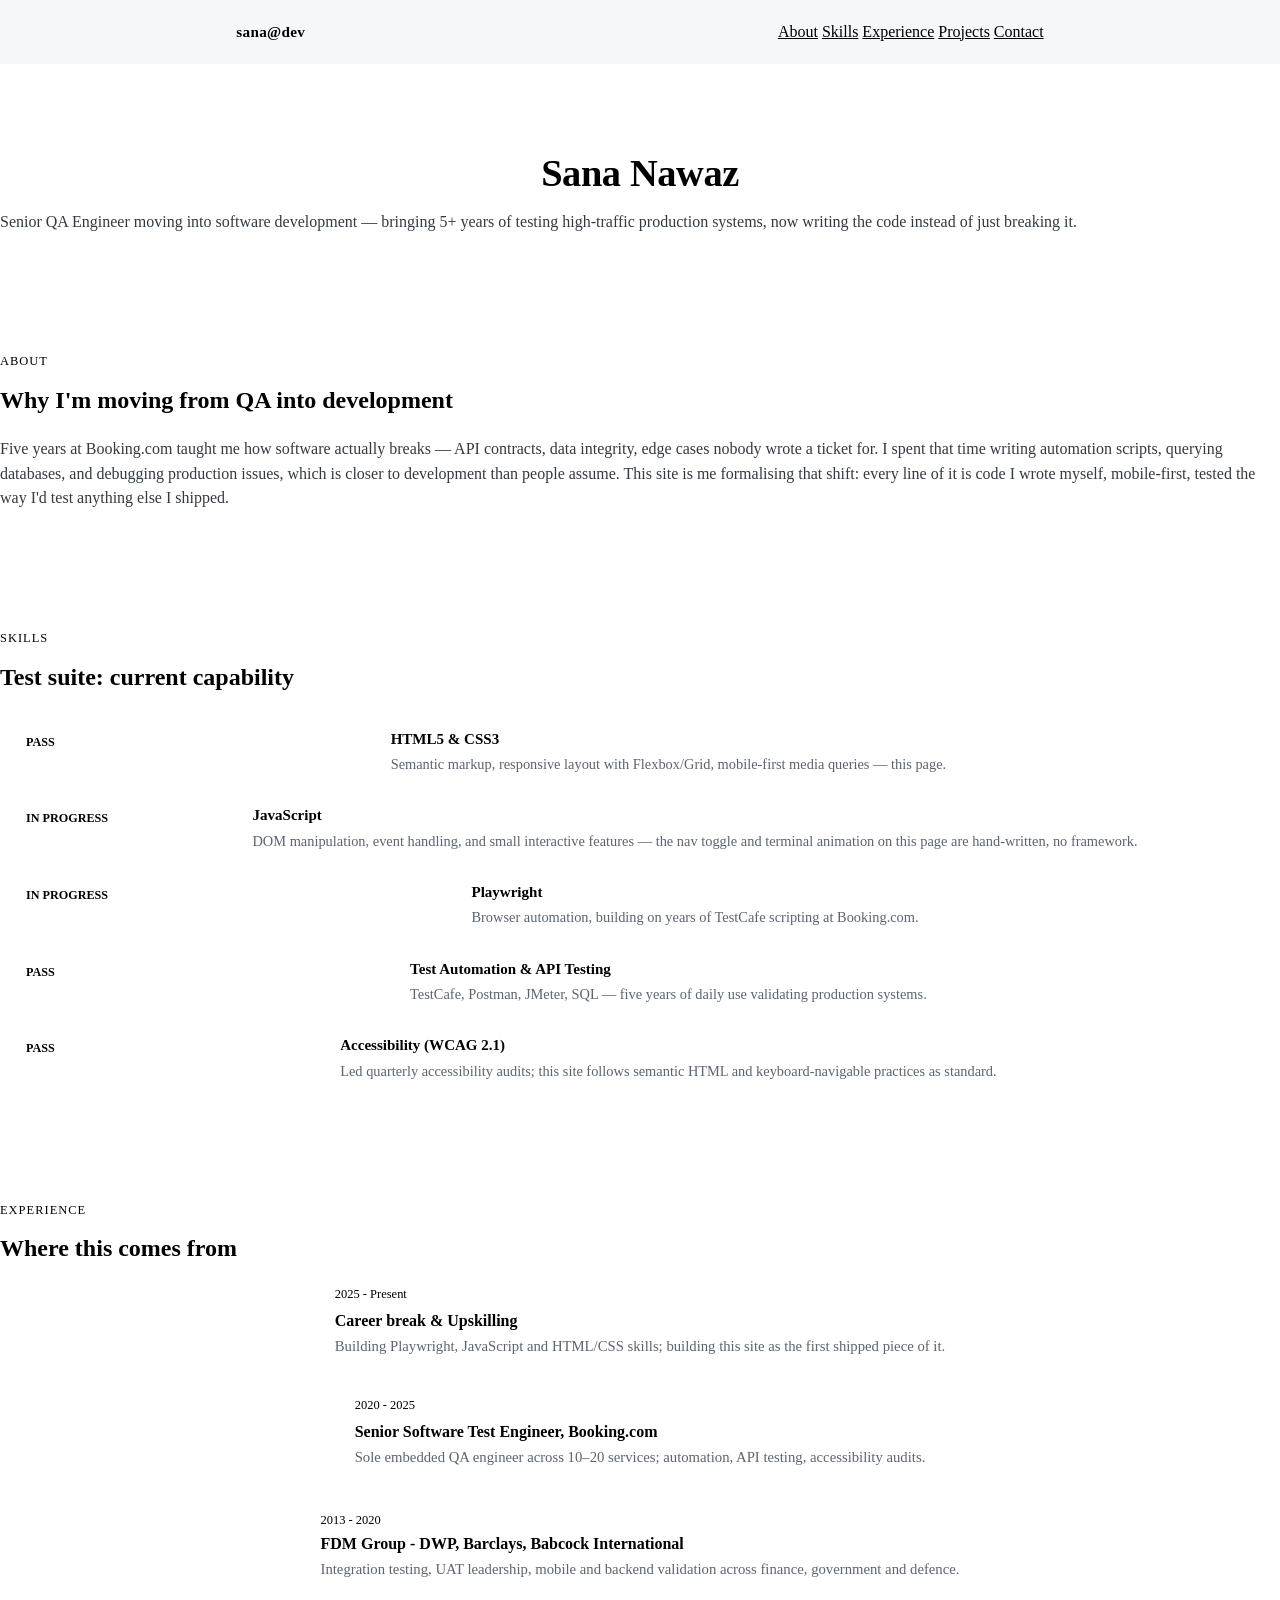
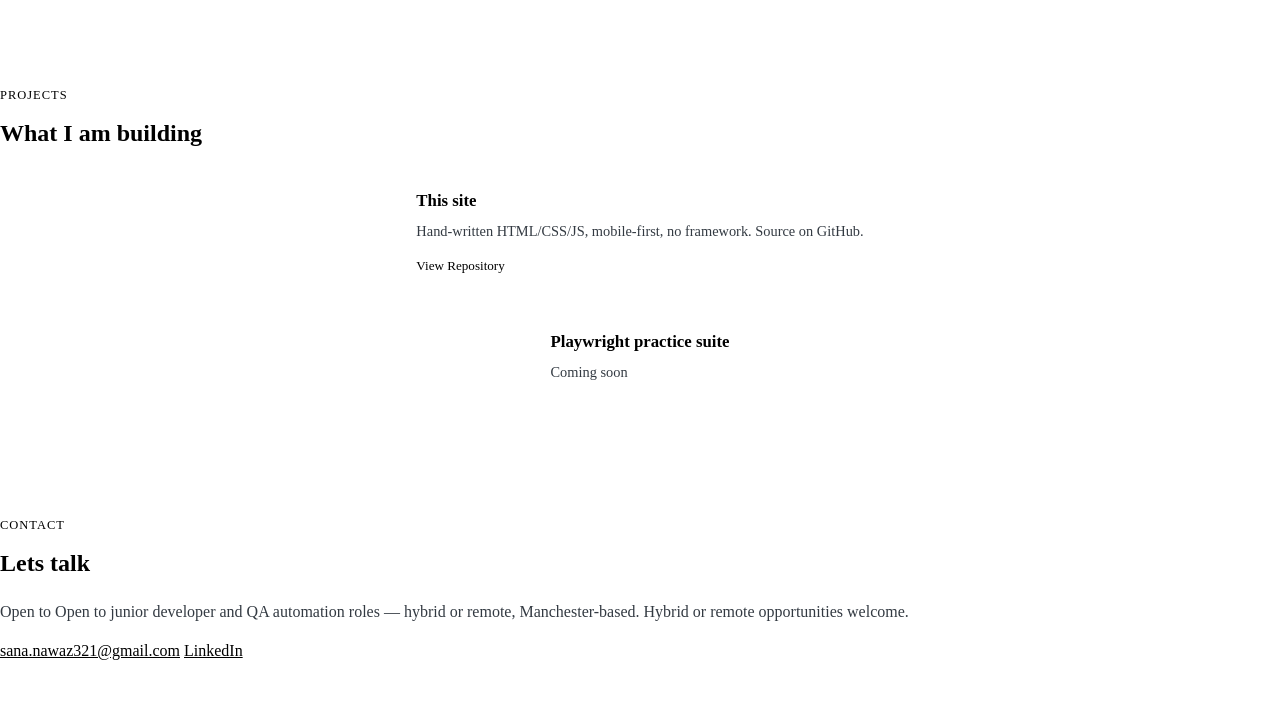
==== index.html @ a1c1c771 "Add CSS to Skills, experience and projects" ====
<!DOCTYPE html>
<html lang="en">

<head>
    <meta charset="UTF-8">
    <meta name="viewport" content="width=device-width, initial-scale=1.0">
    <title> Sana Nawaz — QA Engineer, Building Toward Development </title>
    <meta name="description"
        content="Sana Nawaz — Senior QA Engineer transitioning into software development. Automation, testing, and JavaScript.">
    <link rel="icon" type="image/x-icon" href="favicon.ico">
    <link rel="stylesheet" href="stylesheet.css">
</head>

<body>

    <header>
        <nav class="wrap" aria-label="Main navigation">
            <div class="brand">sana<span>@</span>dev</div>
            <div>
                <a href="#about">About</a>
                <a href="#skills">Skills</a>
                <a href="#experience">Experience</a>
                <a href="#projects">Projects</a>
                <a href="#contact">Contact</a>
            </div>
            <button class="nav-toggle" id="navToggle" aria-expanded="false" aria-controls="mobileMenu"
                aria-label="Toggle menu">
                <span></span>
            </button>
        </nav>
        <div class="mobile-menu" id="mobileMenu">
            <a href="#about">About</a>
            <a href="#skills">Skills</a>
            <a href="#experience">Experience</a>
            <a href="#projects">Projects</a>
            <a href="#contact">Contact</a>
        </div>
    </header>

    <main>
        <section class="hero wrap">
            <h1>Sana Nawaz</h1>
            <p>Senior QA Engineer moving into software development — bringing 5+ years of testing high-traffic
                production systems, now writing the code instead of just breaking it.</p>
        </section>

        <section id="about" class="wrap">
            <p class="eyebrow">About</p>
            <h2>Why I'm moving from QA into development</h2>
            <p>Five years at Booking.com taught me how software actually breaks — API contracts, data integrity, edge
                cases nobody wrote a ticket for. I spent that time writing automation scripts, querying databases, and
                debugging production issues, which is closer to development than people assume. This site is me
                formalising that shift: every line of it is code I wrote myself, mobile-first, tested the way I'd test
                anything else I shipped.</p>
        </section>

        <section id="skills" class="wrap">
            <p class="eyebrow">Skills</p>
            <h2>Test suite: current capability</h2>
            <div class="suite">
                <div class="suite-row">
                    <span class="status pass">PASS</span>
                    <div class="desc"><strong>HTML5 &amp; CSS3</strong><span>Semantic markup, responsive layout with
                            Flexbox/Grid,
                            mobile-first media queries — this page.</span></div>
                </div>
                <div class="suite-row">
                    <span class="status progress">IN PROGRESS</span>
                    <div class="desc"><strong>JavaScript</strong><span>DOM manipulation, event handling, and small
                            interactive
                            features — the nav toggle and terminal animation on this page are hand-written, no
                            framework.</span></div>
                </div>
                <div class="suite-row">
                    <span class="status progress">IN PROGRESS</span>
                    <div class="desc"><strong>Playwright</strong><span>Browser automation, building on years of TestCafe
                            scripting at
                            Booking.com.</span></div>
                </div>
                <div class="suite-row">
                    <span class="status pass">PASS</span>
                    <div class="desc"><strong>Test Automation &amp; API Testing</strong><span>TestCafe, Postman, JMeter,
                            SQL — five
                            years of daily use validating production systems.</span></div>
                </div>
                <div class="suite-row">
                    <span class="status pass">PASS</span>
                    <div class="desc"><strong>Accessibility (WCAG 2.1)</strong><span>Led quarterly accessibility audits;
                            this site
                            follows semantic HTML and keyboard-navigable practices as standard.</span></div>
                </div>
            </div>
        </section>

        <section id="experience" class="wrap">
            <p class="eyebrow">Experience</p>
            <h2>Where this comes from</h2>
            <div class="timeline">
                <div class="tl-item">
                    <span class="tl-date"> 2025 - Present</span>
                    <div><span class="tl-role"> Career break &amp; Upskilling</span><br><span class="tl-desc">Building
                            Playwright, JavaScript and
                            HTML/CSS skills; building this site as the first shipped piece of it.</span></div>
                </div>
                <div class="tl-item">
                    <span class="tl-date">2020 - 2025</span>
                    <div><span class="tl-role">Senior Software Test Engineer, Booking.com</span><br><span
                            class="tl-desc">Sole embedded QA engineer
                            across 10–20 services; automation, API testing, accessibility audits.</span></div>
                </div>
                <div>
                    <span class="tl-date">2013 - 2020</span>
                    <div><span class="tl-role">FDM Group - DWP, Barclays, Babcock International</span><br><span
                            class="tl-desc">Integration testing, UAT
                            leadership, mobile and backend validation across finance, government and defence.</span>
                    </div>
                </div>
            </div>
        </section>

        <section id="projects" class="wrap">
            <p class="eyebrow">Projects</p>
            <h2>What I am building</h2>
            <div class="projects">
                <div class="card">
                    <h3>This site</h3>
                    <p>Hand-written HTML/CSS/JS, mobile-first, no framework. Source on GitHub.</p>
                    <a href="https://github.com/sanaanas/sana-cv" target="_blank">View Repository</a>
                </div>
                <div class="card">
                    <h3>Playwright practice suite</h3>
                    <p>Coming soon</p>
                </div>
            </div>
        </section>

        <section id="contact" class="wrap">
            <p class="eyebrow">Contact</p>
            <h2>Lets talk</h2>
            <p>Open to Open to junior developer and QA automation roles — hybrid or remote, Manchester-based. Hybrid or
                remote opportunities welcome.</p>
            <div>
                <a href="mailto:sana.nawaz321@gmail.com">sana.nawaz321@gmail.com</a>
                <a href="https://www.linkedin.com/in/sananawaz/">LinkedIn</a>
            </div>

        </section>
    </main>
</body>



</html>
---- stylesheet.css ----
body {
    margin: 0;
    background: var(--paper);
    color: var(--ink);
    font-family: var(--sans);
    line-height: 1.55;
    -webkit-font-smoothing: antialiased;
}



.hero h1 {
    font-family: var(--mono);
    font-size: clamp(1.6rem, 4.5vw, 2.4rem);
    margin: 28px 0 6px;
    letter-spacing: -0.01em;
}


div {
    margin: auto;
}

a {
    color: inherit;
}

h1 {
    font-family: verdana;
    text-align: center;
}

/* Navigation */

header {
    position: sticky;
    top: 0;
    z-index: 20;
    background: rgba(246, 247, 249, 0.92);
    backdrop-filter: blur(6px);
    border-bottom: 1px solid var(--line);
}

nav.wrap {
    display: flex;
    align-items: center;
    justify-content: space-between;
    height: 64px;
}

.brand {
    font-family: var(--mono);
    font-size: 0.95rem;
    font-weight: 600;
    letter-spacing: 0.02em;
}

.brand span {
    color: var(--pass);
}

.nav-links {
    display: none;
    gap: 28px;
    font-size: 0.92rem;
}

.nav-links a {
    text-decoration: none;
    color: var(--ink);
    opacity: 0.75;
    padding: 6px 2px;
    border-bottom: 2px solid transparent;
}

.nav-links a:hover,
.nav-links a:focus-visible {
    opacity: 1;
    border-bottom-color: var(--pass);
}

.nav-toggle {
    display: inline-flex;
    align-items: center;
    justify-content: center;
    width: 40px;
    height: 40px;
    background: none;
    border: 1px solid var(--line);
    border-radius: 8px;
    cursor: pointer;
}

.nav-toggle span,
.nav-toggle::before,
.nav-toggle::after {
    content: '';
    display: block;
    width: 18px;
    height: 2px;
    background: var(--ink);
    position: relative;
}

.nav-toggle {
    flex-direction: column;
    gap: 4px;
}

.mobile-menu {
    display: none;
    flex-direction: column;
    border-bottom: 1px solid var(--line);
    background: var(--paper);
}

.mobile-menu.open {
    display: flex;
}

.mobile-menu a {
    text-decoration: none;
    color: var(--ink);
    padding: 14px 24px;
    border-top: 1px solid var(--line);
    font-size: 0.95rem;
}

@media (min-width:720px) {
    .nav-links {
        display: flex;
    }

    .nav-toggle {
        display: none;
    }

    .mobile-menu {
        display: none !important;
    }
}

/*  Sections  */
section {
    padding: 52px 0;
    border-top: 1px solid var(--line);
}

.eyebrow {
    font-family: var(--mono);
    font-size: 0.78rem;
    text-transform: uppercase;
    letter-spacing: 0.08em;
    color: var(--pass);
    margin: 0 0 10px;
}

h2 {
    font-size: 1.5rem;
    margin: 0 0 18px;
}

p {
    margin: 0 0 14px;
    color: #333a42;
}

/* Skills as a test suite */
.suite {
    border: 1px solid var(--line);
    border-radius: 10px;
    overflow: hidden;
}

.suite-row {
    display: flex;
    align-items: flex-start;
    gap: 12px;
    padding: 14px 18px;
    border-top: 1px solid var(--line);
    font-size: 0.94rem;
}

.suite-row:first-child {
    border-top: none;
}

.status {
    font-family: var(--mono);
    font-size: 0.76rem;
    font-weight: 700;
    padding: 3px 8px;
    border-radius: 5px;
    flex-shrink: 0;
    margin-top: 2px;
}

.status.pass {
    color: var(--pass);
    background: var(--pass-bg);
}

.status.progress {
    color: var(--progress);
    background: var(--progress-bg);
}

.suite-row .desc strong {
    display: block;
    margin-bottom: 2px;
}

.suite-row .desc span {
    color: #5b6470;
    font-size: 0.9rem;
}

/* Experience timeline */
.timeline {
    display: flex;
    flex-direction: column;
    gap: 20px;
}

.tl-item {
    display: grid;
    grid-template-columns: 1fr;
    gap: 4px;
    padding-bottom: 18px;
    border-bottom: 1px dashed var(--line);
}

.tl-item:last-child {
    border-bottom: none;
    padding-bottom: 0;
}

.tl-date {
    font-family: var(--mono);
    font-size: 0.78rem;
    color: var(--pass);
}

.tl-role {
    font-weight: 600;
}

.tl-desc {
    color: #5b6470;
    font-size: 0.92rem;
}

/* Projects */
.projects {
    display: grid;
    gap: 16px;
    grid-template-columns: 1fr;
}

.card {
    border: 1px solid var(--line);
    border-radius: 10px;
    padding: 18px;
    background: var(--paper-dim);
}

.card h3 {
    margin: 0 0 6px;
    font-size: 1.05rem;
}

.card p {
    font-size: 0.9rem;
    margin: 0 0 10px;
}

.card a {
    font-family: var(--mono);
    font-size: 0.82rem;
    color: var(--pass);
    text-decoration: none;
}

.card a:hover {
    text-decoration: underline;
}
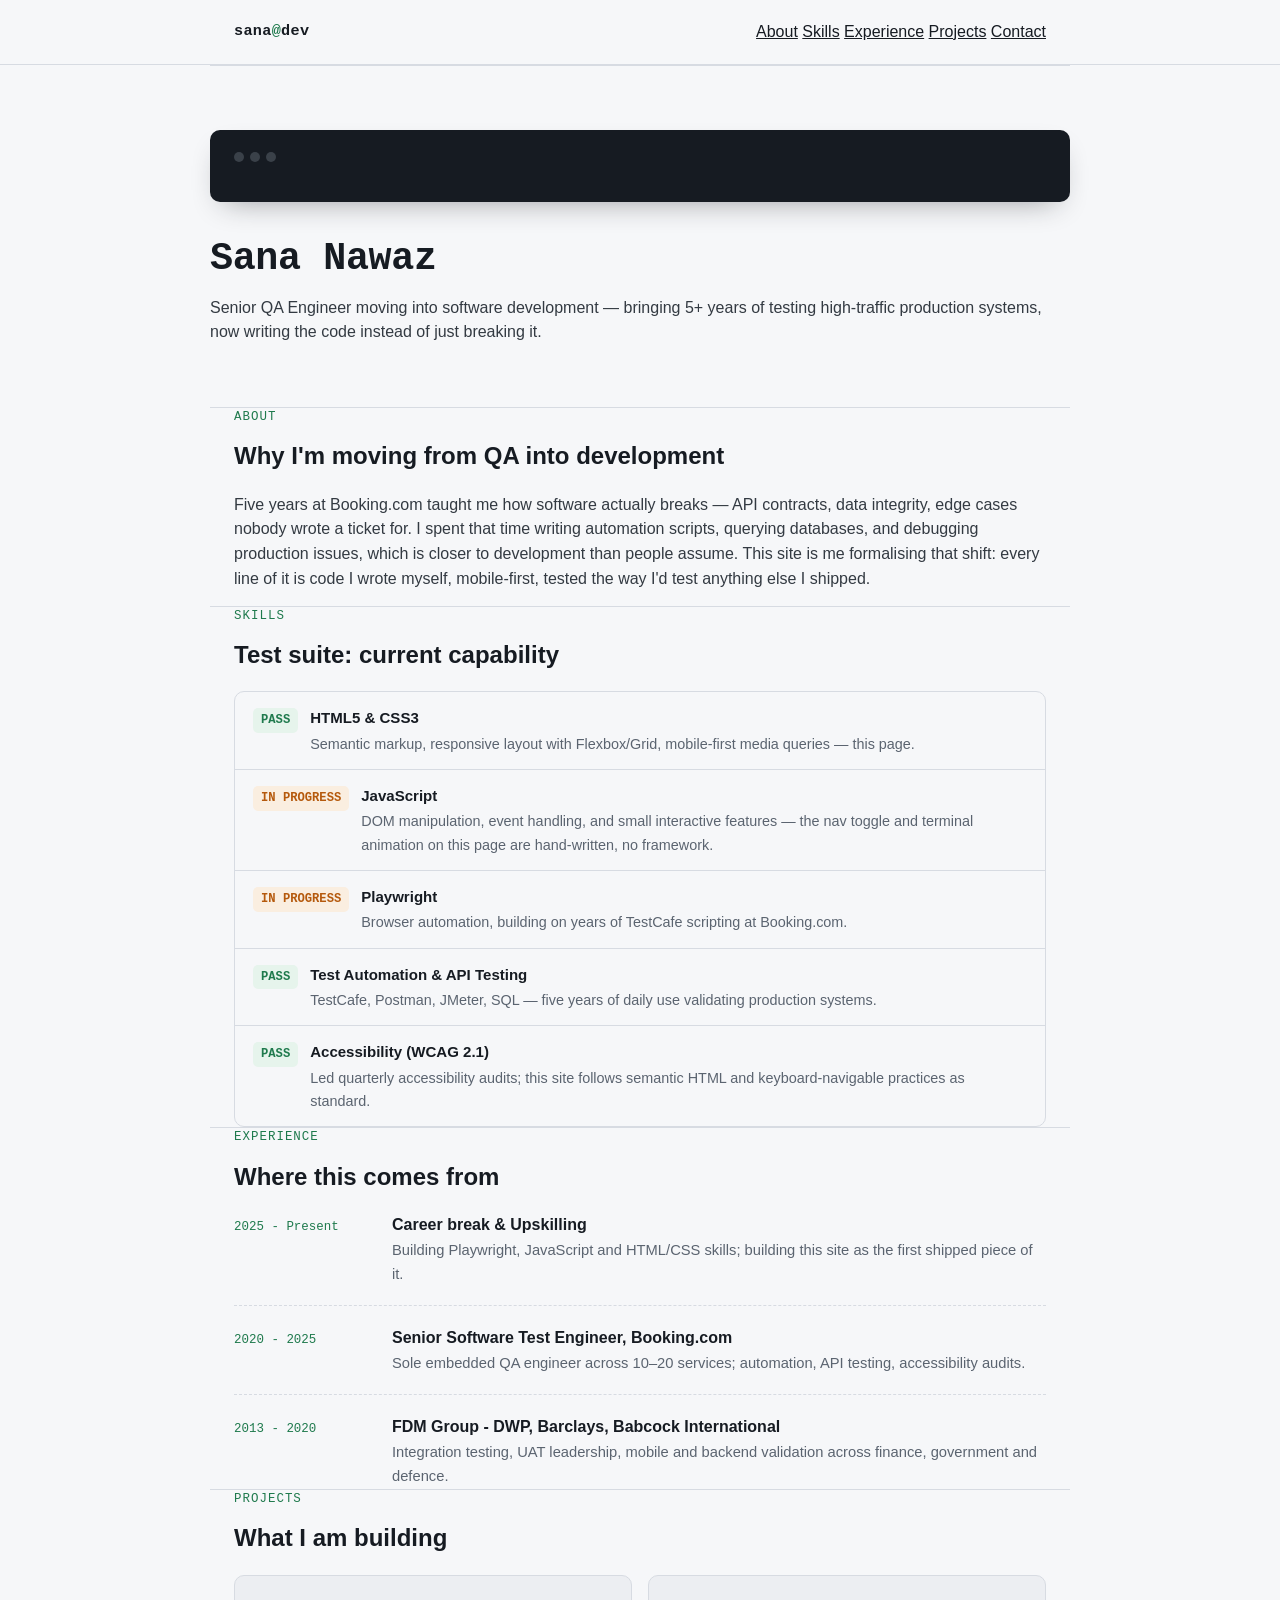
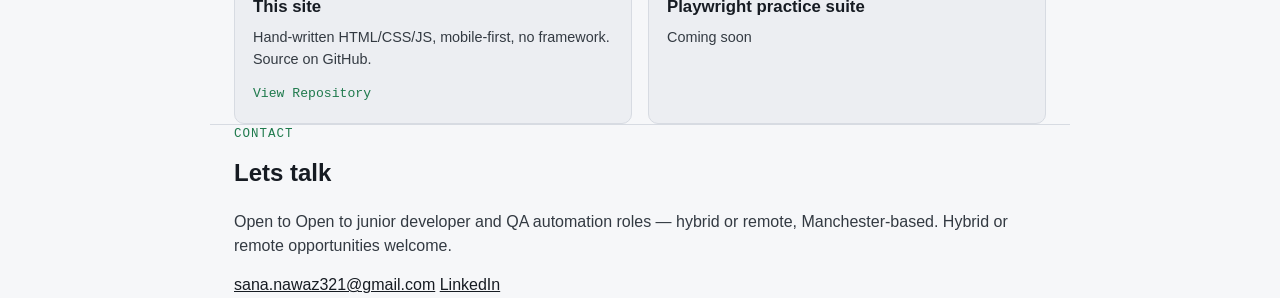
==== commit b291992b: "Complete CSS and JS" ====
--- a/index.html
+++ b/index.html
@@ -9,6 +9,7 @@
         content="Sana Nawaz — Senior QA Engineer transitioning into software development. Automation, testing, and JavaScript.">
     <link rel="icon" type="image/x-icon" href="favicon.ico">
     <link rel="stylesheet" href="stylesheet.css">
+    <link rel="script" href="script.js">
 </head>
 
 <body>
@@ -39,6 +40,13 @@
 
     <main>
         <section class="hero wrap">
+            <div class="terminal" role="img" aria-label="Terminal output showing a profile test suite: five years QA at Booking dot com, automation with Playwright and JavaScript in progress, accessibility WCAG two point one, API testing with Postman and SQL — all passed, status ready for development.">
+                <div class="terminal-bar" aria-hidden="true"><span></span><span></span><span></span></div>
+                <div id="typed-line"></div>
+                <div id="test-results"></div>
+            </div>
+
+
             <h1>Sana Nawaz</h1>
             <p>Senior QA Engineer moving into software development — bringing 5+ years of testing high-traffic
                 production systems, now writing the code instead of just breaking it.</p>
@@ -108,7 +116,7 @@
                             class="tl-desc">Sole embedded QA engineer
                             across 10–20 services; automation, API testing, accessibility audits.</span></div>
                 </div>
-                <div>
+                <div class="tl-item">
                     <span class="tl-date">2013 - 2020</span>
                     <div><span class="tl-role">FDM Group - DWP, Barclays, Babcock International</span><br><span
                             class="tl-desc">Integration testing, UAT
--- a/stylesheet.css
+++ b/stylesheet.css
@@ -1,3 +1,24 @@
+:root {
+    --ink: #161b22;
+    --paper: #f6f7f9;
+    --paper-dim: #eceef2;
+    --line: #d7dbe2;
+    --pass: #1f7a4d;
+    --pass-bg: #e6f4ec;
+    --progress: #b5590c;
+    --progress-bg: #faeee0;
+    --mono: 'IBM Plex Mono', ui-monospace, SFMono-Regular, Menlo, Consolas, monospace;
+    --sans: 'Work Sans', -apple-system, BlinkMacSystemFont, 'Segoe UI', sans-serif;
+}
+
+* {
+    box-sizing: border-box;
+}
+
+html {
+    scroll-behavior: smooth;
+}
+
 body {
     margin: 0;
     background: var(--paper);
@@ -7,27 +28,31 @@
     -webkit-font-smoothing: antialiased;
 }
 
-
-
-.hero h1 {
-    font-family: var(--mono);
-    font-size: clamp(1.6rem, 4.5vw, 2.4rem);
-    margin: 28px 0 6px;
-    letter-spacing: -0.01em;
-}
-
-
-div {
-    margin: auto;
+@media (prefers-reduced-motion: reduce) {
+    html {
+        scroll-behavior: auto;
+    }
+
+    * {
+        animation-duration: 0.01ms !important;
+        animation-iteration-count: 1 !important;
+        transition-duration: 0.01ms !important;
+    }
 }
 
 a {
     color: inherit;
 }
 
-h1 {
-    font-family: verdana;
-    text-align: center;
+img {
+    max-width: 100%;
+    display: block;
+}
+
+.wrap {
+    max-width: 860px;
+    margin: 0 auto;
+    padding: 0 24px;
 }
 
 /* Navigation */
@@ -140,6 +165,119 @@
     }
 }
 
+/* Terminal */
+
+.hero {
+    padding: 64px 0 48px;
+}
+
+.terminal {
+    background: var(--ink);
+    color: #e9ecf1;
+    border-radius: 10px;
+    padding: 22px 24px 26px;
+    font-family: var(--mono);
+    font-size: 0.88rem;
+    box-shadow: 0 12px 30px -14px rgba(22, 27, 34, 0.45);
+    overflow: hidden;
+}
+
+.terminal-bar {
+    display: flex;
+    gap: 6px;
+    margin-bottom: 14px;
+}
+
+.terminal-bar span {
+    width: 10px;
+    height: 10px;
+    border-radius: 50%;
+    background: #3a4149;
+}
+
+#typed-line {
+    white-space: pre-wrap;
+    word-break: break-word;
+}
+
+.cursor {
+    display: inline-block;
+    width: 8px;
+    background: #e9ecf1;
+    margin-left: 2px;
+    animation: blink 1s steps(1) infinite;
+}
+
+@keyframes blink {
+    50% {
+        opacity: 0;
+    }
+}
+
+.test-line {
+    opacity: 0;
+    transform: translateY(4px);
+    animation: reveal 0.4s ease forwards;
+}
+
+.test-line.pass {
+    color: #7ee2a8;
+}
+
+.test-line.summary {
+    color: #e9ecf1;
+    font-weight: 600;
+    margin-top: 6px;
+}
+
+@keyframes reveal {
+    to {
+        opacity: 1;
+        transform: none;
+    }
+}
+
+.hero h1 {
+    font-family: var(--mono);
+    font-size: clamp(1.6rem, 4.5vw, 2.4rem);
+    margin: 28px 0 6px;
+    letter-spacing: -0.01em;
+}
+
+.hero p.tag {
+    font-size: 1.05rem;
+    color: #3d4550;
+    max-width: 56ch;
+    margin: 0 0 22px;
+}
+
+.cta-row {
+    display: flex;
+    flex-wrap: wrap;
+    gap: 12px;
+}
+
+.btn {
+    font-family: var(--sans);
+    font-size: 0.92rem;
+    font-weight: 600;
+    padding: 11px 18px;
+    border-radius: 8px;
+    text-decoration: none;
+    display: inline-block;
+    border: 1px solid transparent;
+}
+
+.btn.primary {
+    background: var(--ink);
+    color: var(--paper);
+}
+
+.btn.ghost {
+    border-color: var(--line);
+    color: var(--ink);
+}
+
 /*  Sections  */
 section {
     padding: 52px 0;
@@ -250,6 +388,14 @@
     font-size: 0.92rem;
 }
 
+@media(min-width:640px) {
+    .tl-item {
+        grid-template-columns: 140px 1fr;
+        gap: 18px;
+        align-items: baseline;
+    }
+}
+
 /* Projects */
 .projects {
     display: grid;
@@ -257,6 +403,12 @@
     grid-template-columns: 1fr;
 }
 
+@media(min-width:640px) {
+    .projects {
+        grid-template-columns: 1fr 1fr;
+    }
+}
+
 .card {
     border: 1px solid var(--line);
     border-radius: 10px;
@@ -283,4 +435,18 @@
 
 .card a:hover {
     text-decoration: underline;
+}
+
+footer {
+    padding: 40px 0 60px;
+    text-align: center;
+    font-family: var(--mono);
+    font-size: 0.85rem;
+    color: #5b6470;
+}
+
+footer a {
+    text-decoration: none;
+    color: var(--ink);
+    border-bottom: 1px solid var(--line);
 }
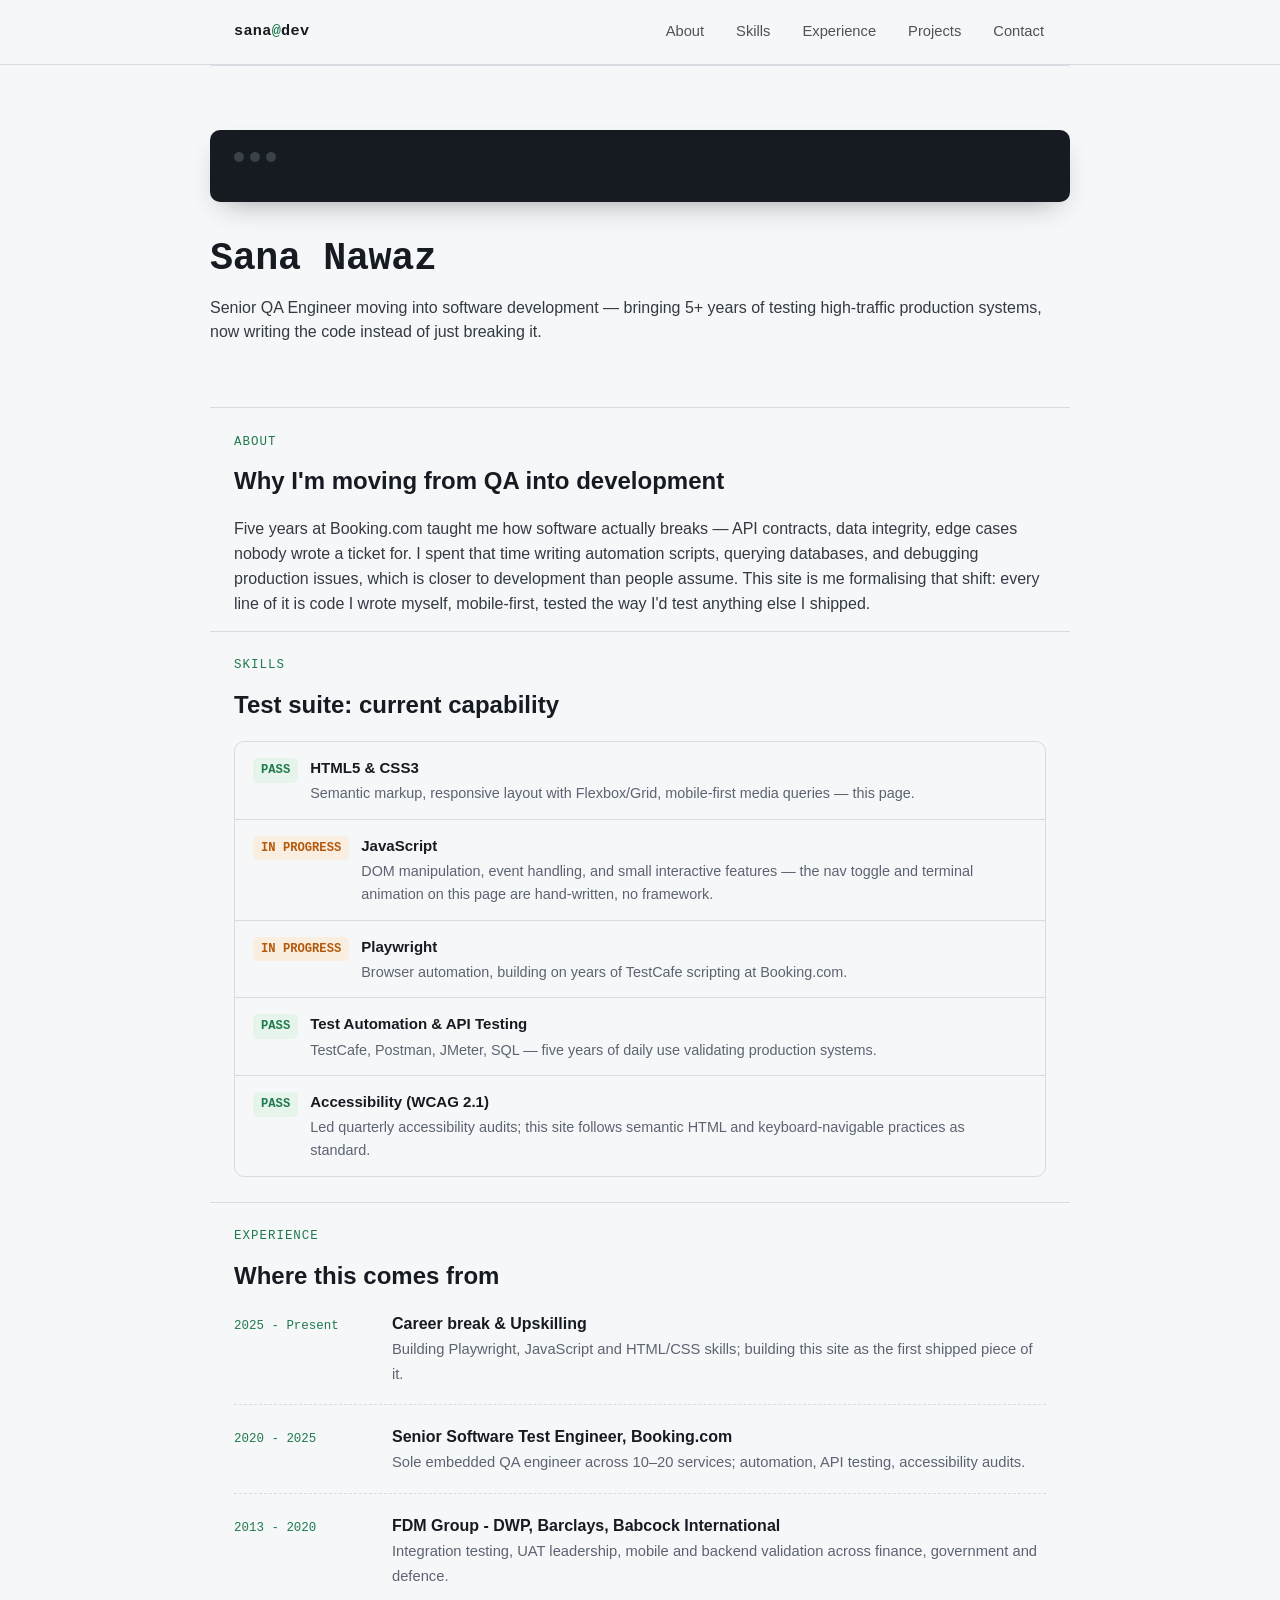
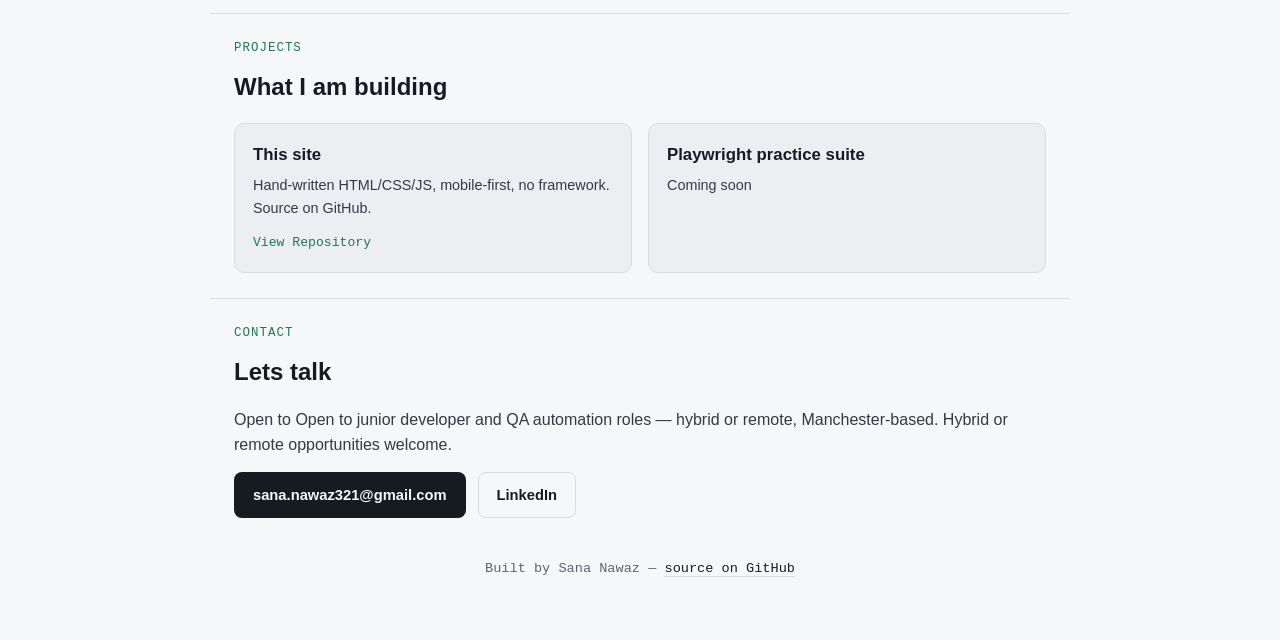
==== commit 8e1d980c: "Clean up code" ====
--- a/index.html
+++ b/index.html
@@ -15,17 +15,16 @@
 <body>
 
     <header>
-        <nav class="wrap" aria-label="Main navigation">
+        <nav class="wrap" aria-label="Primary">
             <div class="brand">sana<span>@</span>dev</div>
-            <div>
+            <div class="nav-links">
                 <a href="#about">About</a>
                 <a href="#skills">Skills</a>
                 <a href="#experience">Experience</a>
                 <a href="#projects">Projects</a>
                 <a href="#contact">Contact</a>
             </div>
-            <button class="nav-toggle" id="navToggle" aria-expanded="false" aria-controls="mobileMenu"
-                aria-label="Toggle menu">
+            <button class="nav-toggle" id="navToggle" aria-expanded="false" aria-controls="mobileMenu" aria-label="Toggle menu">
                 <span></span>
             </button>
         </nav>
@@ -53,6 +52,7 @@
         </section>
 
         <section id="about" class="wrap">
+            <br>
             <p class="eyebrow">About</p>
             <h2>Why I'm moving from QA into development</h2>
             <p>Five years at Booking.com taught me how software actually breaks — API contracts, data integrity, edge
@@ -63,6 +63,7 @@
         </section>
 
         <section id="skills" class="wrap">
+            <br>
             <p class="eyebrow">Skills</p>
             <h2>Test suite: current capability</h2>
             <div class="suite">
@@ -98,9 +99,11 @@
                             follows semantic HTML and keyboard-navigable practices as standard.</span></div>
                 </div>
             </div>
+            <br>
         </section>
 
         <section id="experience" class="wrap">
+            <br>
             <p class="eyebrow">Experience</p>
             <h2>Where this comes from</h2>
             <div class="timeline">
@@ -124,9 +127,11 @@
                     </div>
                 </div>
             </div>
+            <br>
         </section>
 
         <section id="projects" class="wrap">
+            <br>
             <p class="eyebrow">Projects</p>
             <h2>What I am building</h2>
             <div class="projects">
@@ -140,20 +145,27 @@
                     <p>Coming soon</p>
                 </div>
             </div>
+            <br>
         </section>
 
         <section id="contact" class="wrap">
+            <br>
             <p class="eyebrow">Contact</p>
             <h2>Lets talk</h2>
             <p>Open to Open to junior developer and QA automation roles — hybrid or remote, Manchester-based. Hybrid or
                 remote opportunities welcome.</p>
-            <div>
-                <a href="mailto:sana.nawaz321@gmail.com">sana.nawaz321@gmail.com</a>
-                <a href="https://www.linkedin.com/in/sananawaz/">LinkedIn</a>
+            <div class="cta-row">
+                <a class="btn primary"href="mailto:sana.nawaz321@gmail.com">sana.nawaz321@gmail.com</a>
+                <a class="btn ghost" href="https://www.linkedin.com/in/sananawaz/" target="_blank" rel="noopener">LinkedIn</a>
             </div>
 
         </section>
     </main>
+
+    <footer>
+  Built by Sana Nawaz — <a href="#">source on GitHub</a>
+</footer>
+
 </body>
 
 
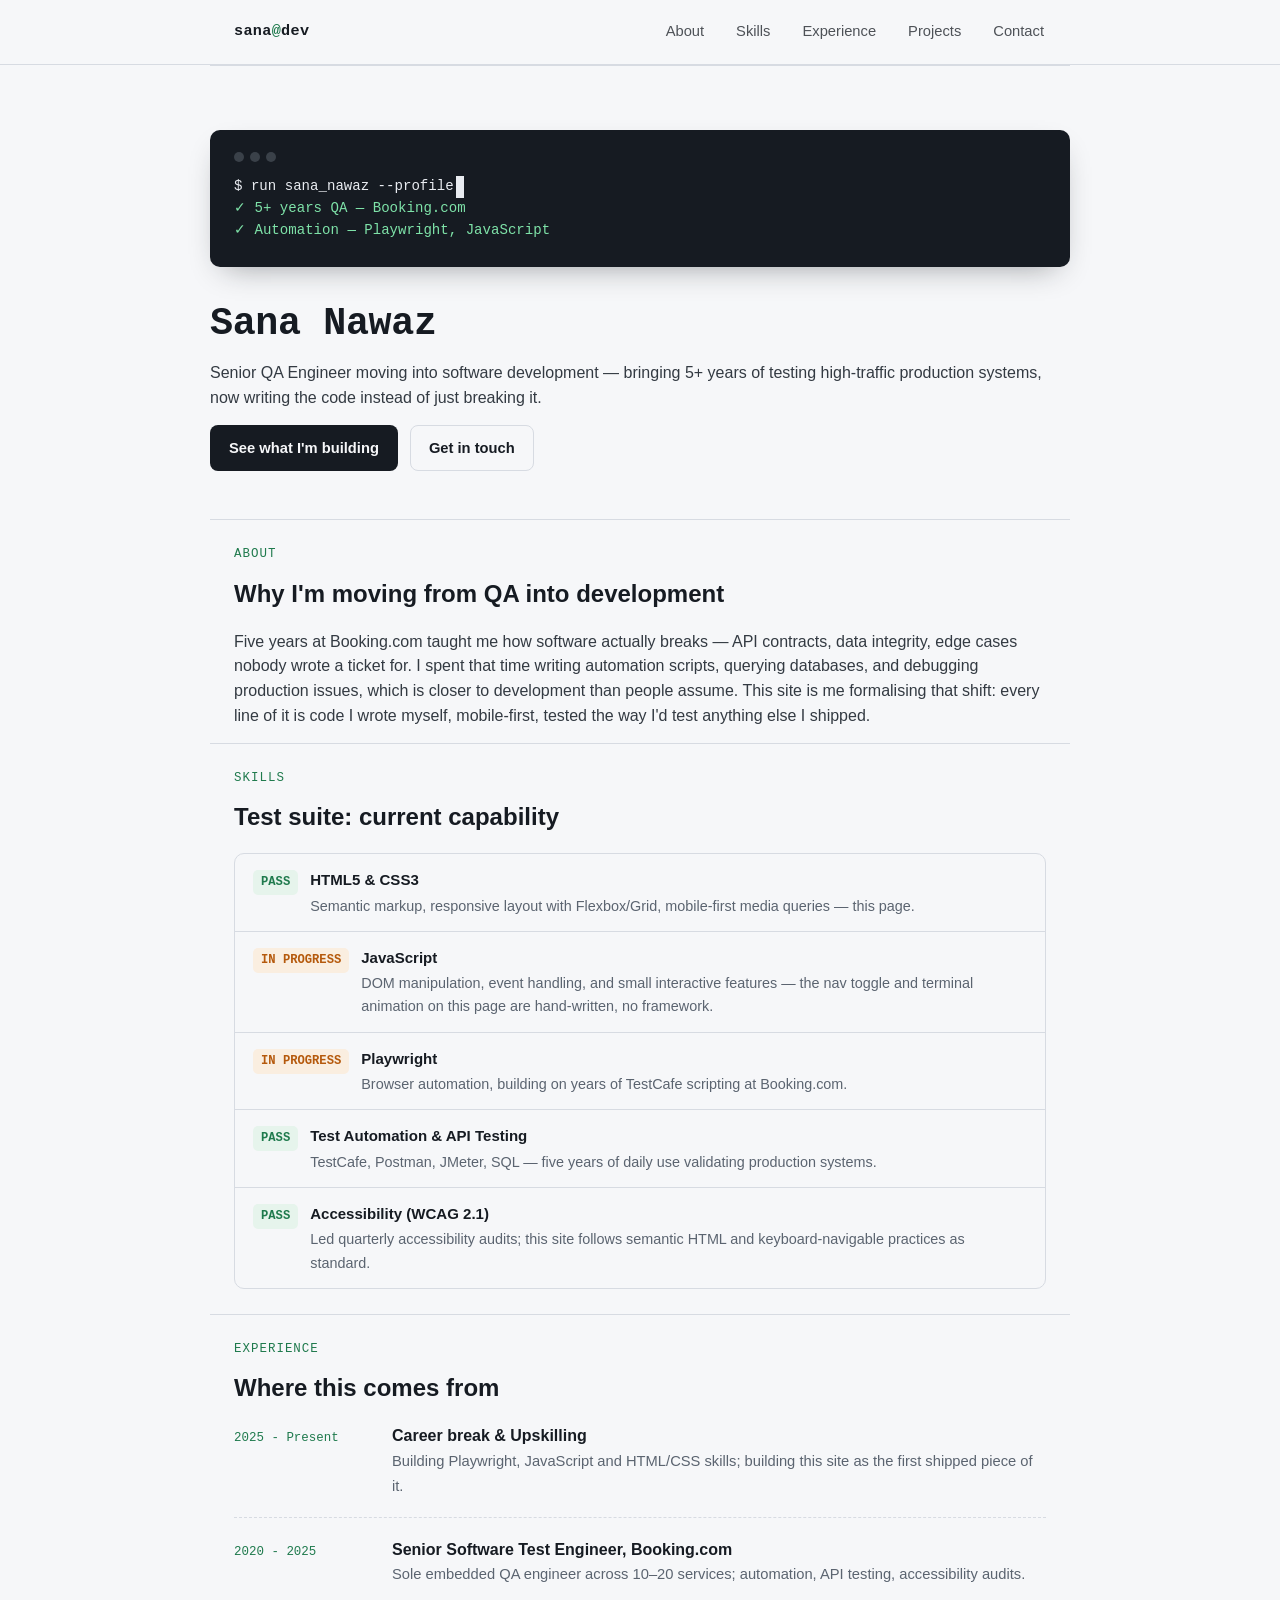
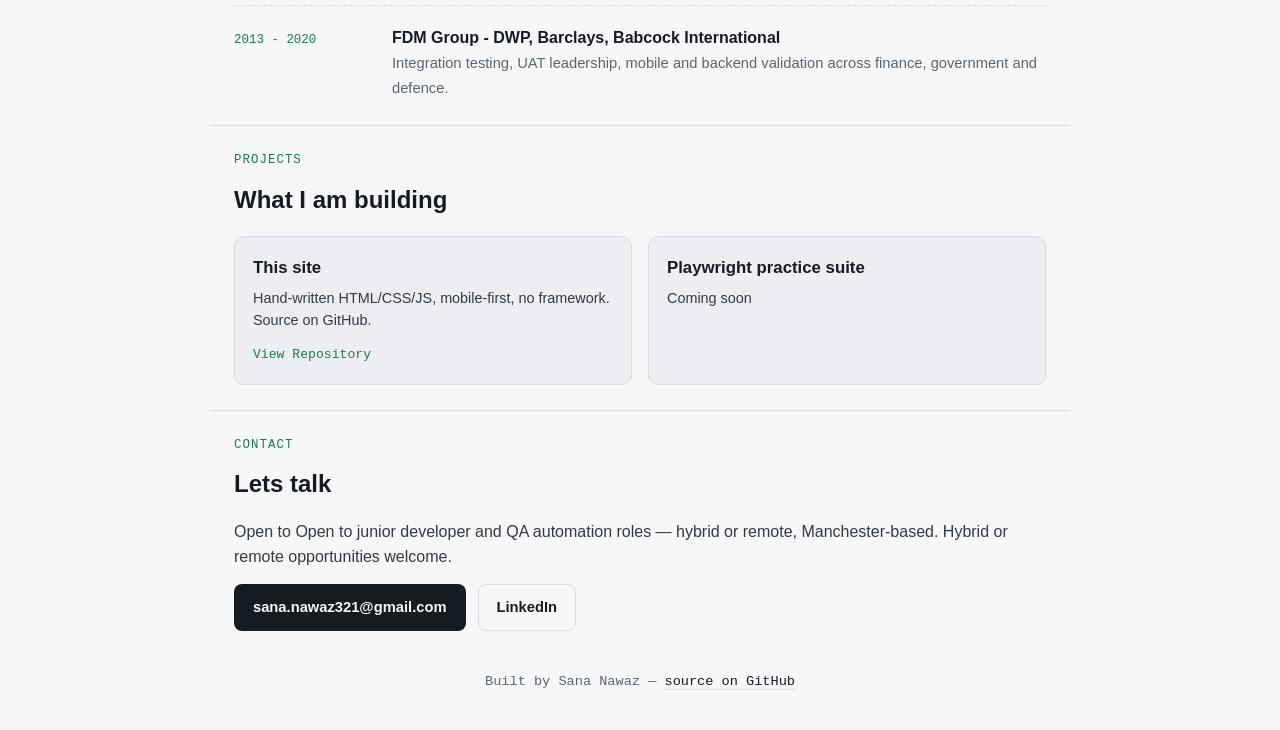
==== commit 4728c9f0: "fix where javascript link sits in the html file" ====
--- a/index.html
+++ b/index.html
@@ -9,7 +9,6 @@
         content="Sana Nawaz — Senior QA Engineer transitioning into software development. Automation, testing, and JavaScript.">
     <link rel="icon" type="image/x-icon" href="favicon.ico">
     <link rel="stylesheet" href="stylesheet.css">
-    <link rel="script" href="script.js">
 </head>
 
 <body>
@@ -24,7 +23,8 @@
                 <a href="#projects">Projects</a>
                 <a href="#contact">Contact</a>
             </div>
-            <button class="nav-toggle" id="navToggle" aria-expanded="false" aria-controls="mobileMenu" aria-label="Toggle menu">
+            <button class="nav-toggle" id="navToggle" aria-expanded="false" aria-controls="mobileMenu"
+                aria-label="Toggle menu">
                 <span></span>
             </button>
         </nav>
@@ -39,16 +39,20 @@
 
     <main>
         <section class="hero wrap">
-            <div class="terminal" role="img" aria-label="Terminal output showing a profile test suite: five years QA at Booking dot com, automation with Playwright and JavaScript in progress, accessibility WCAG two point one, API testing with Postman and SQL — all passed, status ready for development.">
+            <div class="terminal" role="img"
+                aria-label="Terminal output showing a profile test suite: five years QA at Booking dot com, automation with Playwright and JavaScript in progress, accessibility WCAG two point one, API testing with Postman and SQL — all passed, status ready for development.">
                 <div class="terminal-bar" aria-hidden="true"><span></span><span></span><span></span></div>
                 <div id="typed-line"></div>
                 <div id="test-results"></div>
             </div>
 
-
             <h1>Sana Nawaz</h1>
             <p>Senior QA Engineer moving into software development — bringing 5+ years of testing high-traffic
                 production systems, now writing the code instead of just breaking it.</p>
+            <div class="cta-row">
+                <a class="btn primary" href="#projects">See what I'm building</a>
+                <a class="btn ghost" href="#contact">Get in touch</a>
+            </div>
         </section>
 
         <section id="about" class="wrap">
@@ -155,16 +159,19 @@
             <p>Open to Open to junior developer and QA automation roles — hybrid or remote, Manchester-based. Hybrid or
                 remote opportunities welcome.</p>
             <div class="cta-row">
-                <a class="btn primary"href="mailto:sana.nawaz321@gmail.com">sana.nawaz321@gmail.com</a>
-                <a class="btn ghost" href="https://www.linkedin.com/in/sananawaz/" target="_blank" rel="noopener">LinkedIn</a>
+                <a class="btn primary" href="mailto:sana.nawaz321@gmail.com">sana.nawaz321@gmail.com</a>
+                <a class="btn ghost" href="https://www.linkedin.com/in/sananawaz/" target="_blank"
+                    rel="noopener">LinkedIn</a>
             </div>
 
         </section>
     </main>
 
     <footer>
-  Built by Sana Nawaz — <a href="#">source on GitHub</a>
-</footer>
+        Built by Sana Nawaz — <a href="#">source on GitHub</a>
+    </footer>
+
+    <script src="script.js"></script>
 
 </body>
 
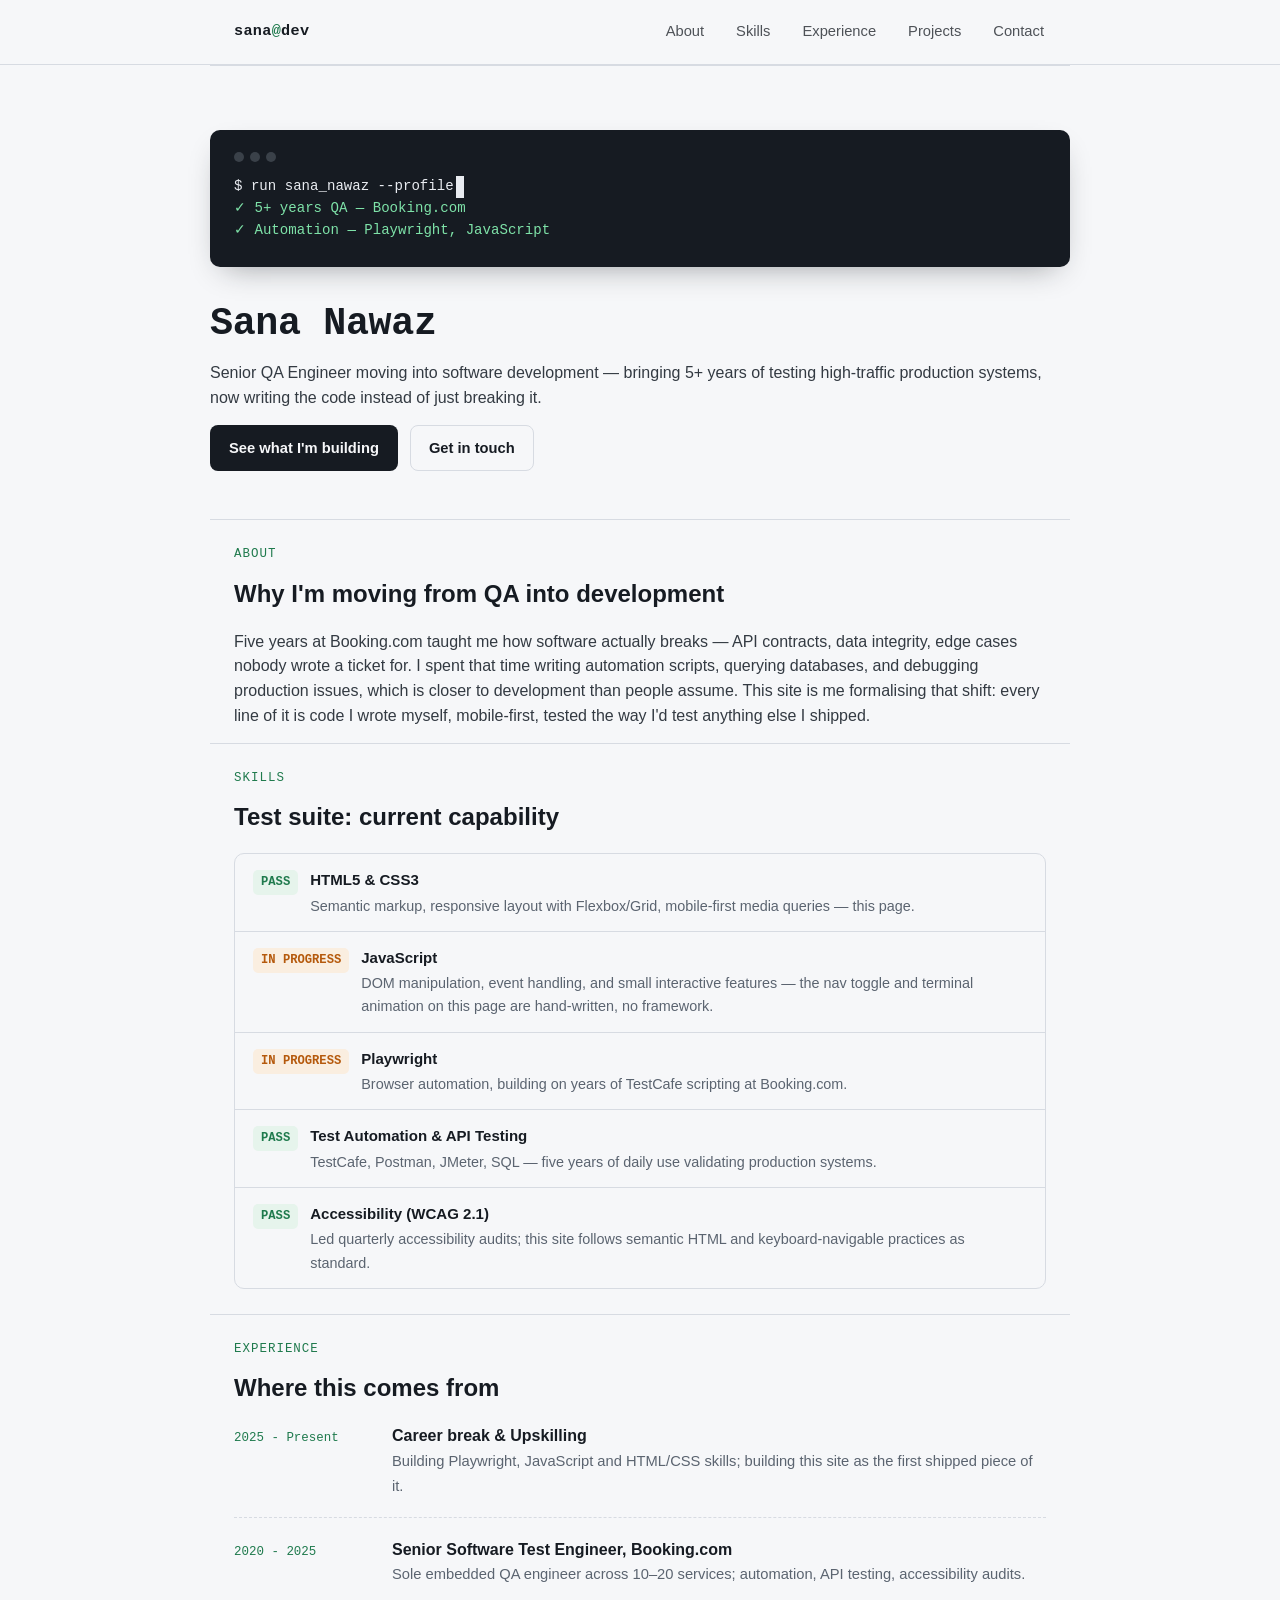
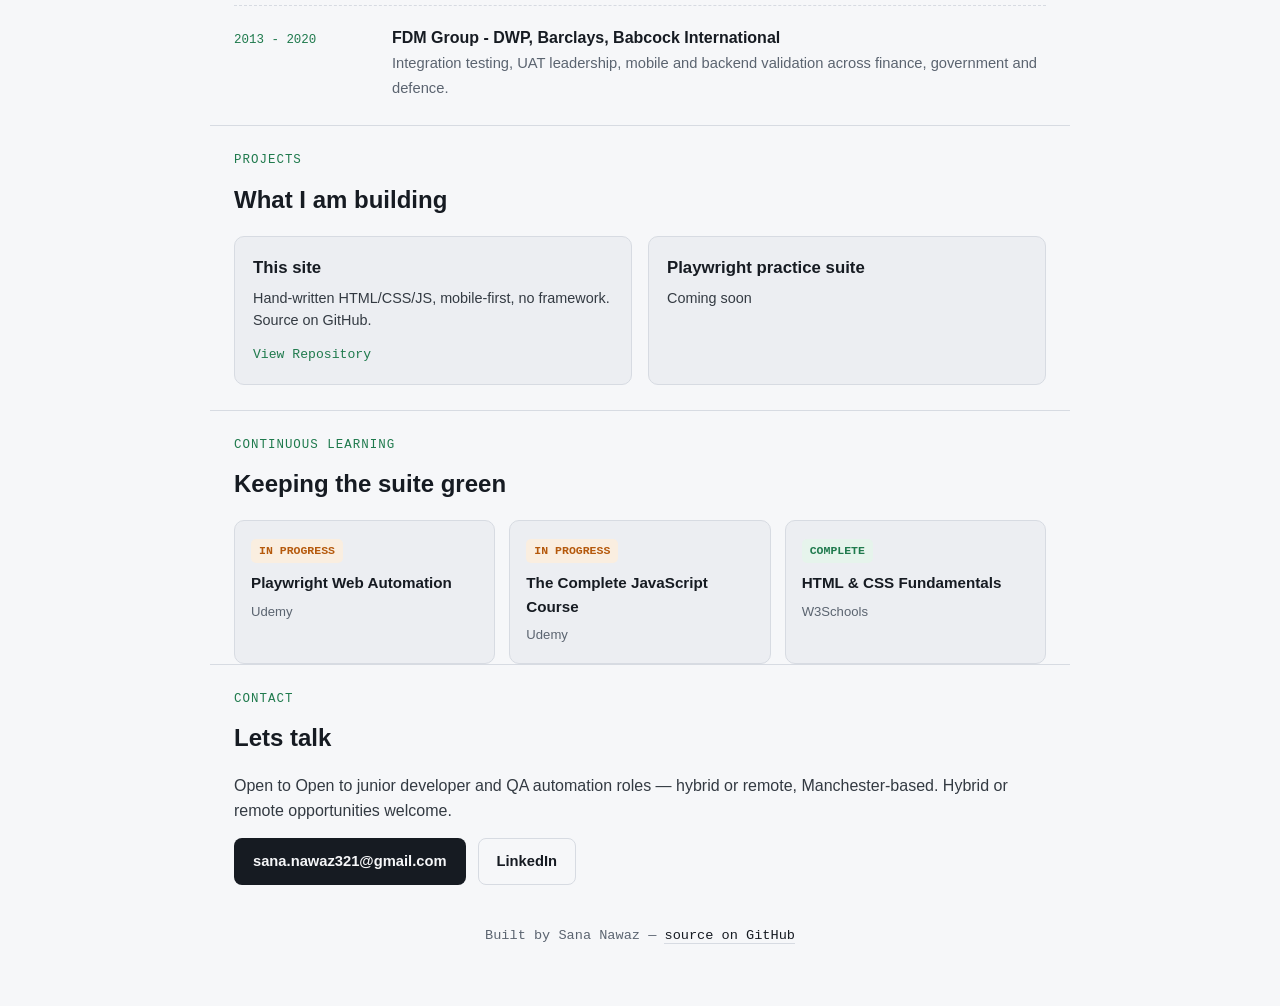
==== commit b8a3ca7a: "Add continuous learning section" ====
--- a/index.html
+++ b/index.html
@@ -152,6 +152,35 @@
             <br>
         </section>
 
+        <section id="learning" class="wrap">
+            <br>
+            <p class="eyebrow">Continuous Learning</p>
+            <h2>Keeping the suite green</h2>
+            <div class="learning-grid">
+
+                <div class="learning-card">
+                    <span class="learning-status progress">IN PROGRESS</span>
+                    <h3>Playwright Web Automation</h3>
+                    <span class="learning-provider">Udemy</span>
+                </div>
+
+                <div class="learning-card">
+                    <span class="learning-status progress">IN PROGRESS</span>
+                    <h3>The Complete JavaScript Course</h3>
+                    <span class="learning-provider">Udemy</span>
+                </div>
+
+                <div class="learning-card">
+                    <span class="learning-status pass">COMPLETE</span>
+                    <h3>HTML &amp; CSS Fundamentals</h3>
+                    <span class="learning-provider">W3Schools</span>
+                </div>
+
+                <!-- add new cards here upon completion -->
+
+            </div>
+        </section>
+
         <section id="contact" class="wrap">
             <br>
             <p class="eyebrow">Contact</p>
@@ -168,7 +197,8 @@
     </main>
 
     <footer>
-        Built by Sana Nawaz — <a href="#">source on GitHub</a>
+        Built by Sana Nawaz — <a href="https://github.com/sanaanas/sana-cv" target="_blank" rel="noopener">source on
+            GitHub</a>
     </footer>
 
     <script src="script.js"></script>
--- a/stylesheet.css
+++ b/stylesheet.css
@@ -449,4 +449,40 @@
     text-decoration: none;
     color: var(--ink);
     border-bottom: 1px solid var(--line);
+}
+
+/* Continuous Learning */
+
+.learning-grid{
+  display:grid;
+  grid-template-columns:1fr;
+  gap:14px;
+}
+@media(min-width:640px){
+  .learning-grid{grid-template-columns:1fr 1fr 1fr;}
+}
+
+.learning-card{
+  border:1px solid var(--line);
+  border-radius:10px;
+  padding:16px;
+  background:var(--paper-dim);
+}
+.learning-card h3{
+  font-size:0.95rem;
+  margin:8px 0 4px;
+}
+.learning-status{
+  font-family:var(--mono);
+  font-size:0.72rem;
+  font-weight:700;
+  padding:3px 8px;
+  border-radius:5px;
+  display:inline-block;
+}
+.learning-status.pass{color:var(--pass); background:var(--pass-bg);}
+.learning-status.progress{color:var(--progress); background:var(--progress-bg);}
+.learning-provider{
+  font-size:0.82rem;
+  color:#5b6470;
 }
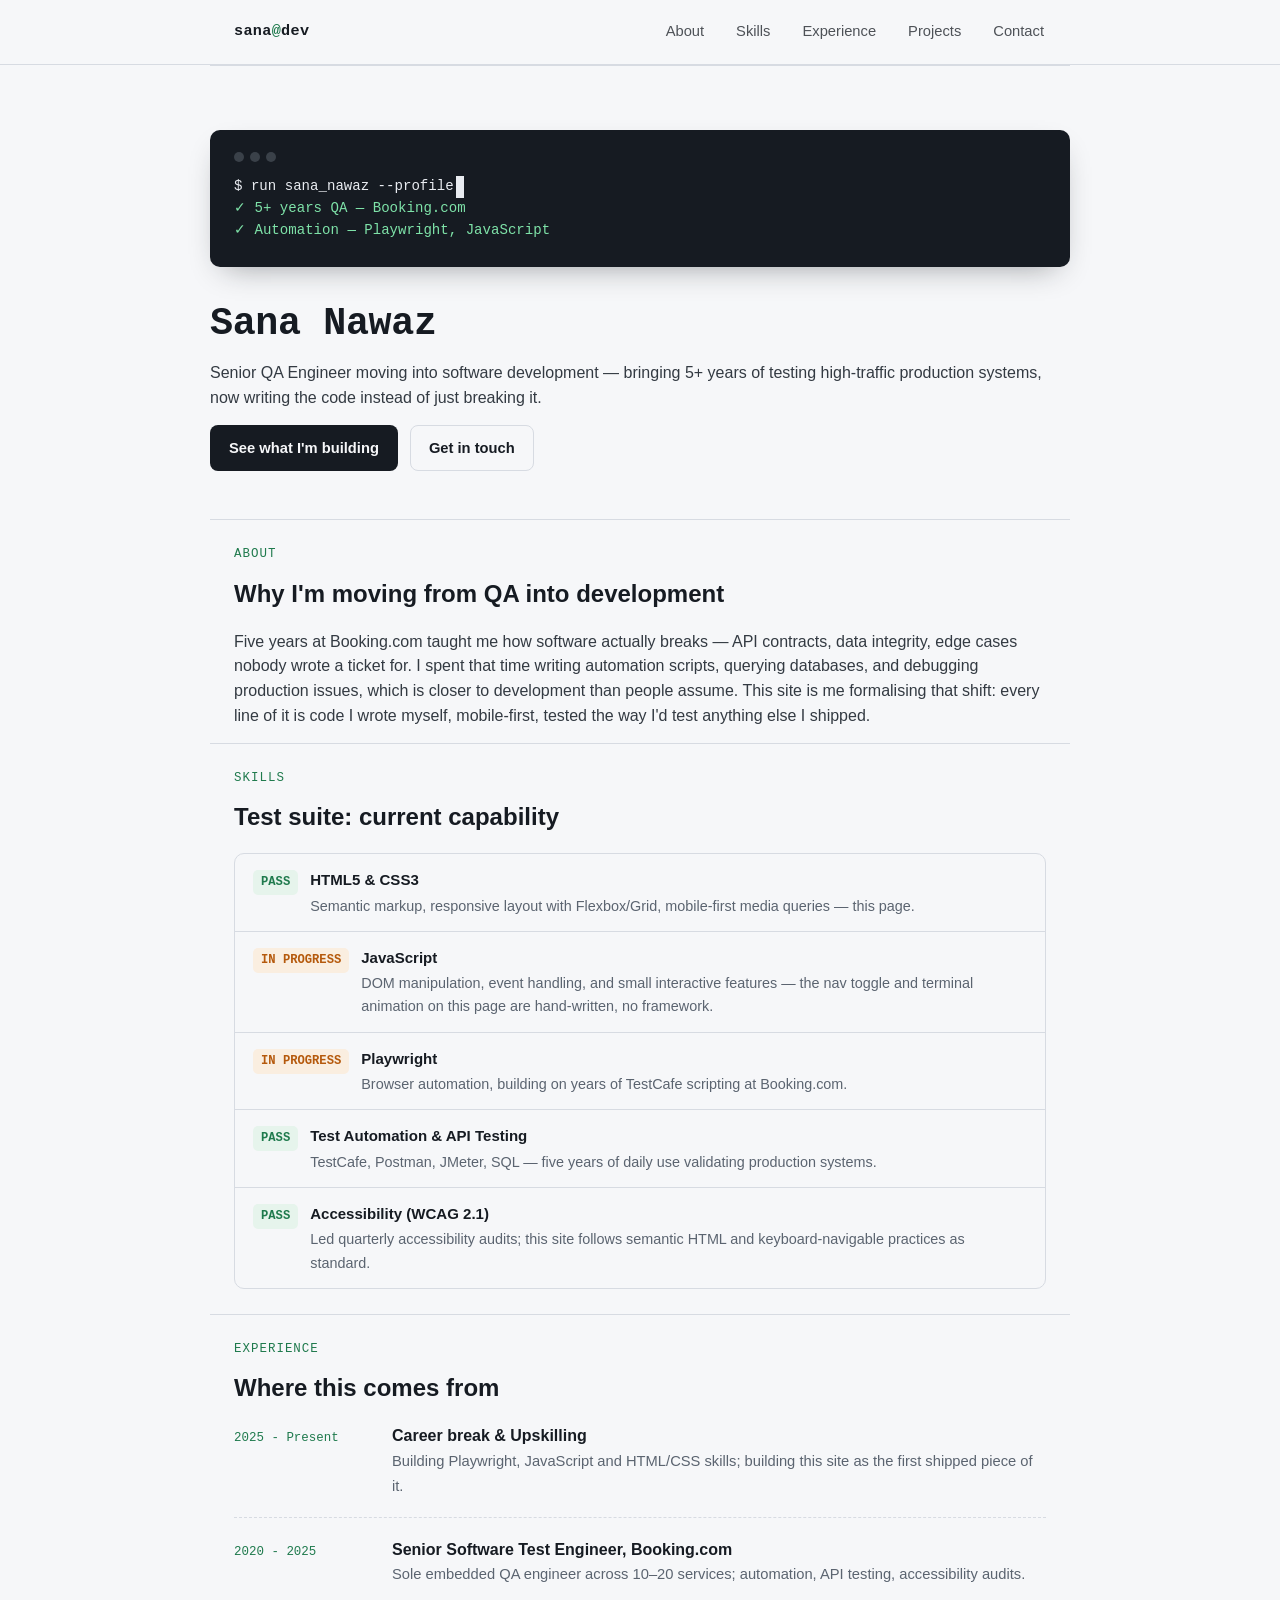
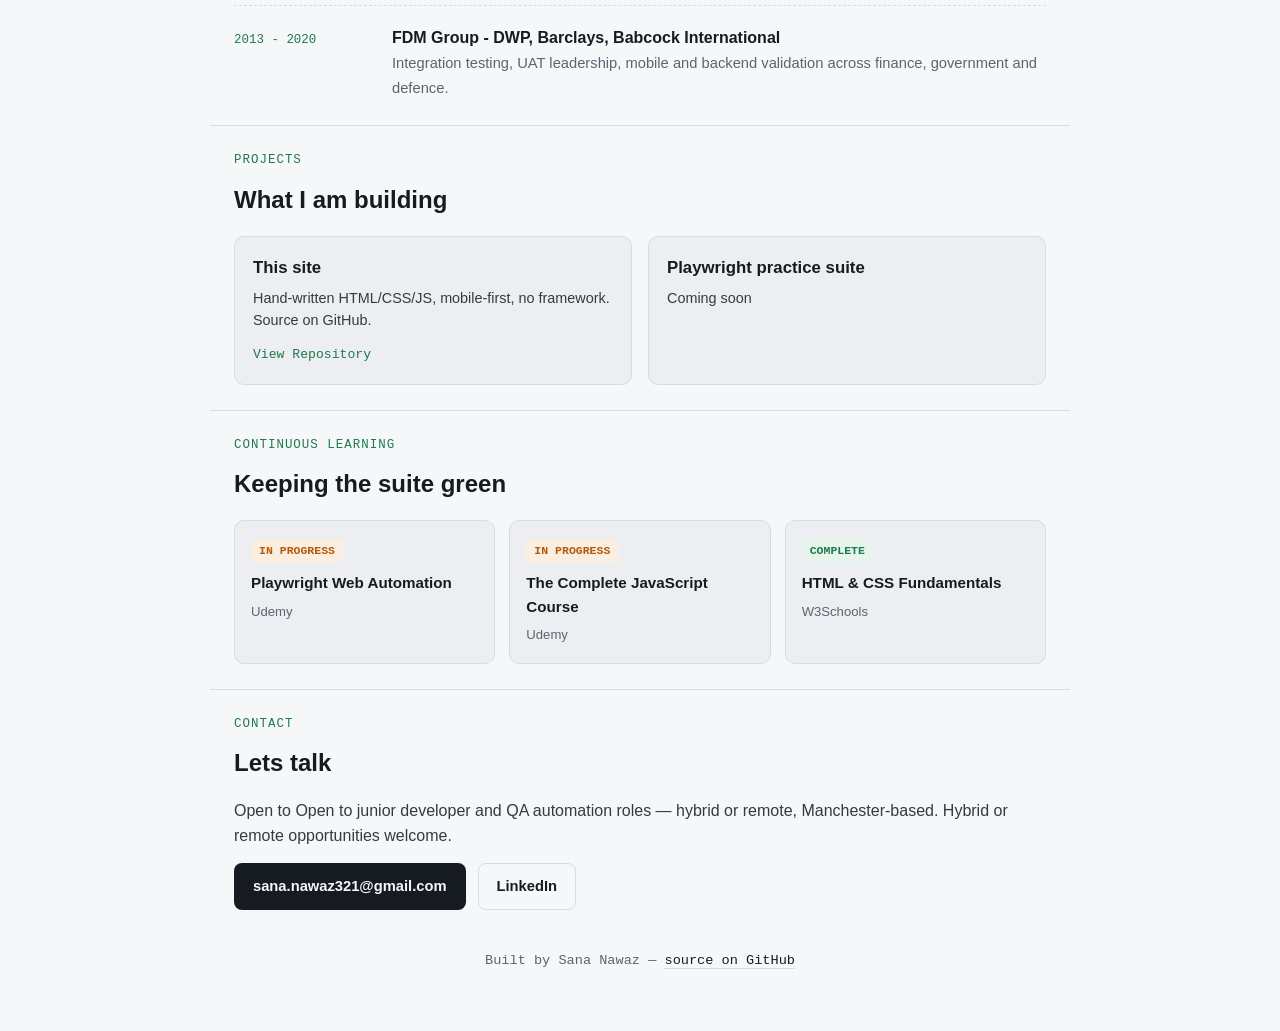
==== commit bcfde0c6: "Add break at the end of the continuous learning section" ====
--- a/index.html
+++ b/index.html
@@ -179,6 +179,7 @@
                 <!-- add new cards here upon completion -->
 
             </div>
+            <br>
         </section>
 
         <section id="contact" class="wrap">
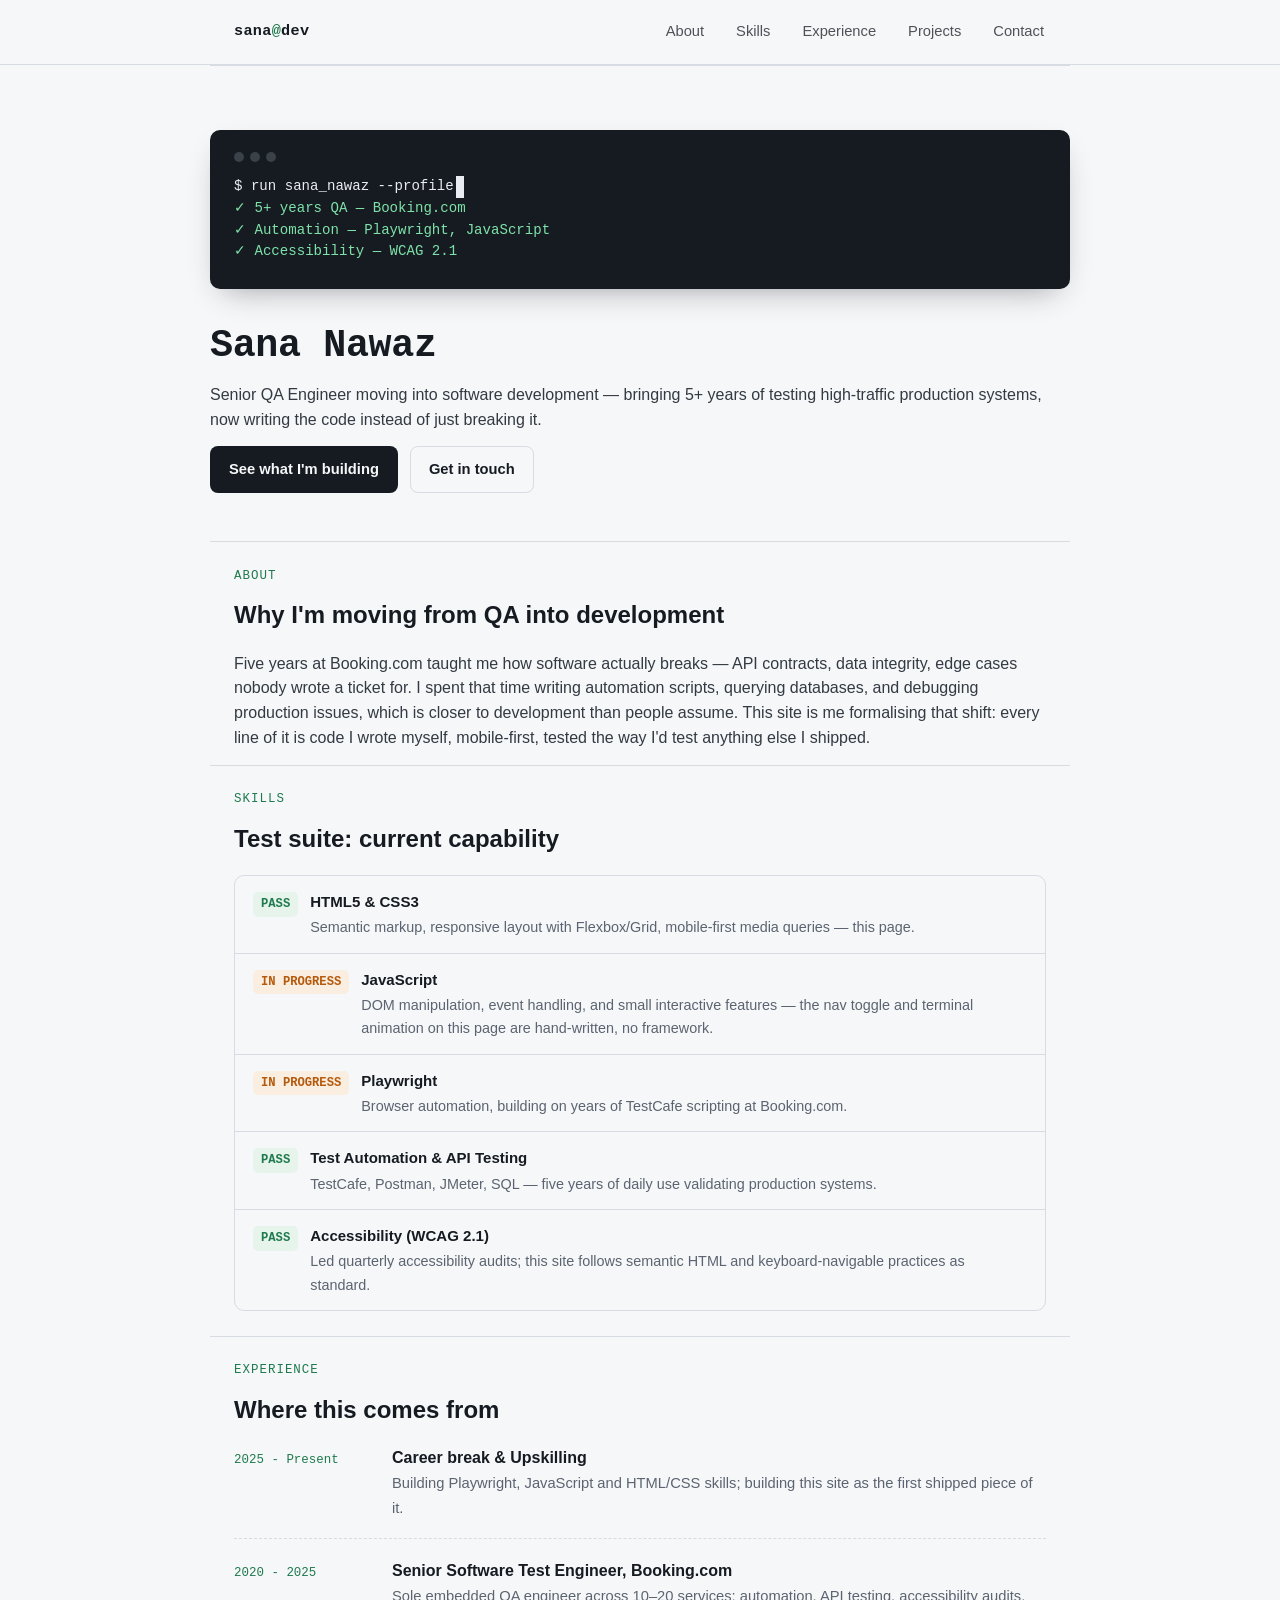
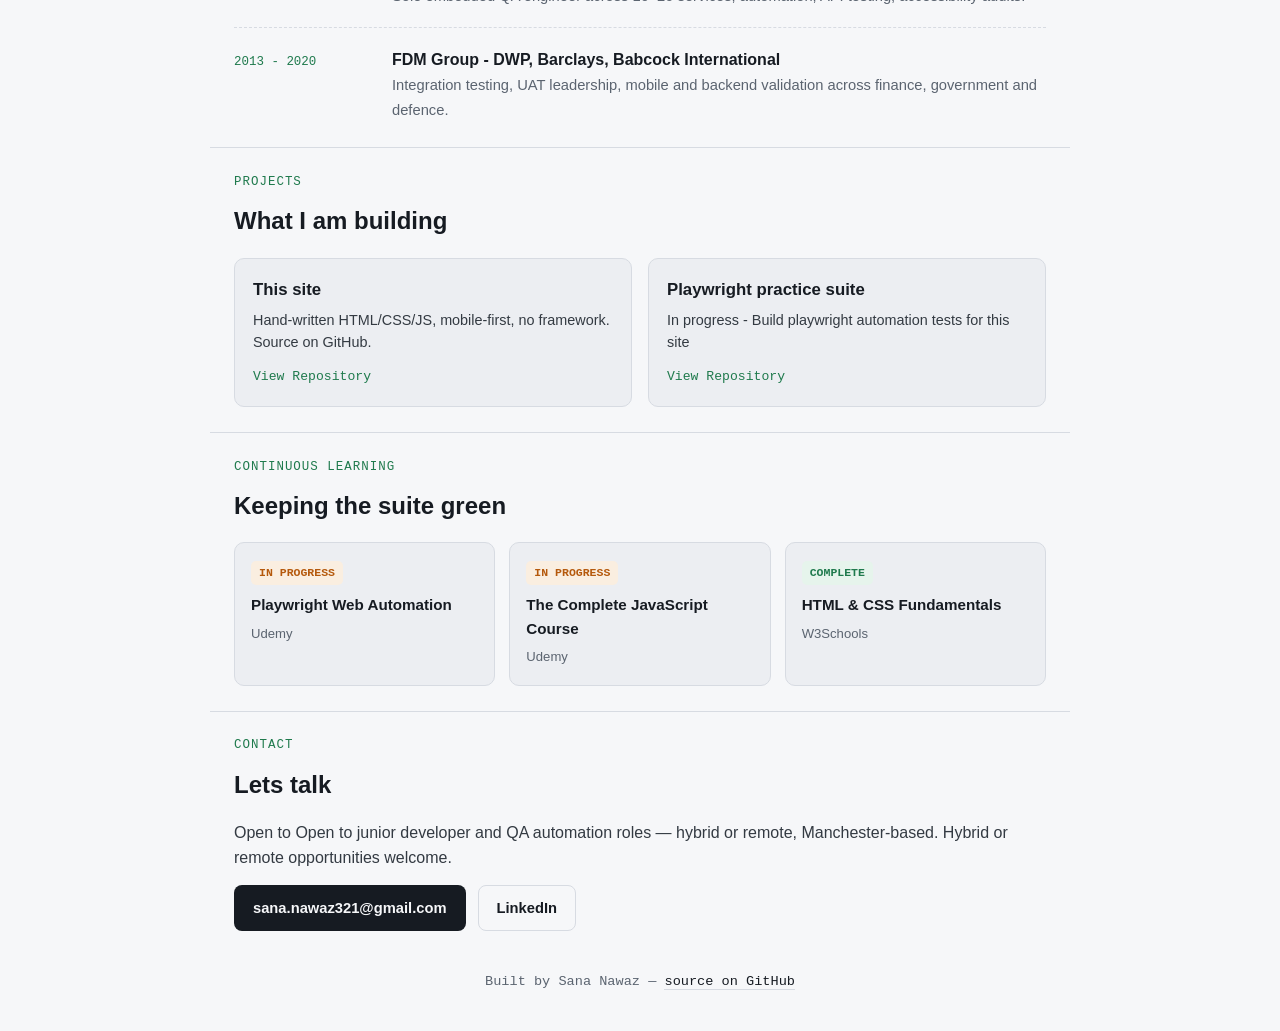
==== commit cb703e1c: "Update Playright project card to in progress with repo link" ====
--- a/index.html
+++ b/index.html
@@ -146,7 +146,8 @@
                 </div>
                 <div class="card">
                     <h3>Playwright practice suite</h3>
-                    <p>Coming soon</p>
+                    <p>In progress - Build playwright automation tests for this site</p>
+                    <a href="https://github.com/sanaanas/sana-cv-playright-tests" target="_blank">View Repository</a>
                 </div>
             </div>
             <br>
